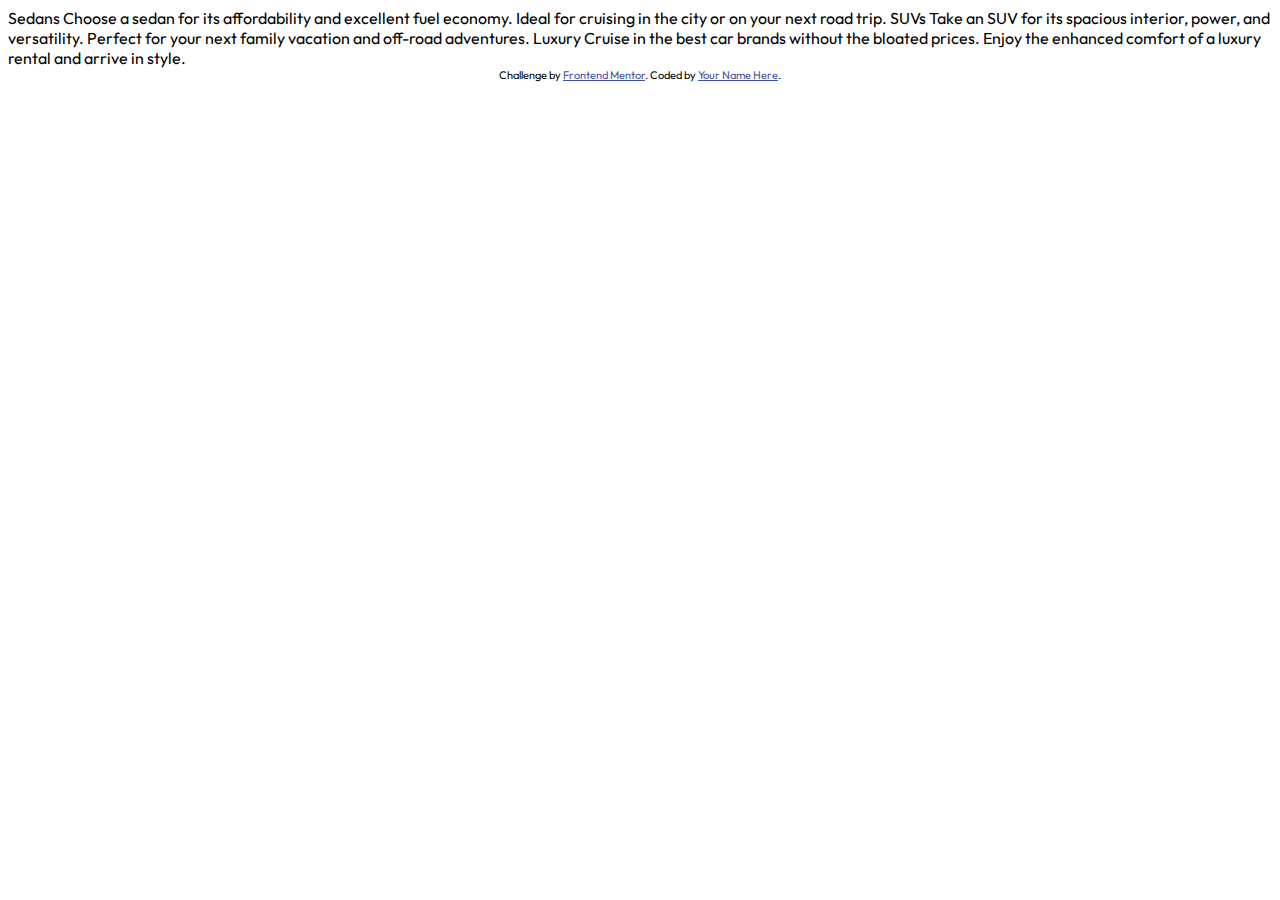
==== 3-column-preview-card-component-main/index.html @ eaf79a1f "initial commit" ====
<!DOCTYPE html>
<html lang="en">

<head>
  <meta charset="UTF-8">
  <meta name="viewport" content="width=device-width, initial-scale=1.0">
  <!-- displays site properly based on user's device -->

  <link rel="icon" type="image/png" sizes="32x32" href="./images/favicon-32x32.png">
  <link
    href="https://fonts.googleapis.com/css2?family=Big+Shoulders+Display:wght@700&family=Caladea&family=Inter:wght@400;700&family=Lexend+Deca&family=Montserrat:ital,wght@0,300;0,400;0,600;0,800;1,700;1,800&family=Oswald:wght@400;600&family=Outfit:wght@300;400;600&family=Playfair+Display:wght@500;700;800&family=Red+Hat+Display:wght@500;700;900&family=Roboto:wght@400;500&family=Source+Sans+Pro:ital,wght@0,600;1,400&display=swap"
    rel="stylesheet">
  <link rel="stylesheet" href="style.css">
  <title>Frontend Mentor | 3-column preview card component</title>
</head>

<body>

  Sedans
  Choose a sedan for its affordability and excellent fuel economy. Ideal for cruising in the city
  or on your next road trip.

  SUVs
  Take an SUV for its spacious interior, power, and versatility. Perfect for your next family vacation
  and off-road adventures.

  Luxury
  Cruise in the best car brands without the bloated prices. Enjoy the enhanced comfort of a luxury
  rental and arrive in style.

  <div class="attribution">
    Challenge by <a href="https://www.frontendmentor.io?ref=challenge" target="_blank">Frontend Mentor</a>.
    Coded by <a href="#">Your Name Here</a>.
  </div>
</body>

</html>
---- 3-column-preview-card-component-main/style.css ----
:root {
  --bright-orange: hsl(31, 77%, 52%);
  --dark-cyan: hsl(184, 100%, 22%);
  --very-dark-cyan: hsl(179, 100%, 13%);
  --transparent-white: hsla(0, 0%, 100%, 0.75);
  --very-light-gray: hsl(0, 0%, 95%);
}

*,
*::before,
*::after {
  box-sizing: border-box;
}

html {
  font-size: 10px;
}

body {
  font-size: 1.6rem;
  font-family: "Outfit", sans-serif;
  background-color: var(--mainbg-color);
}

.attribution {
  font-size: 11px;
  text-align: center;
}

.attribution a {
  color: hsl(228, 45%, 44%);
}
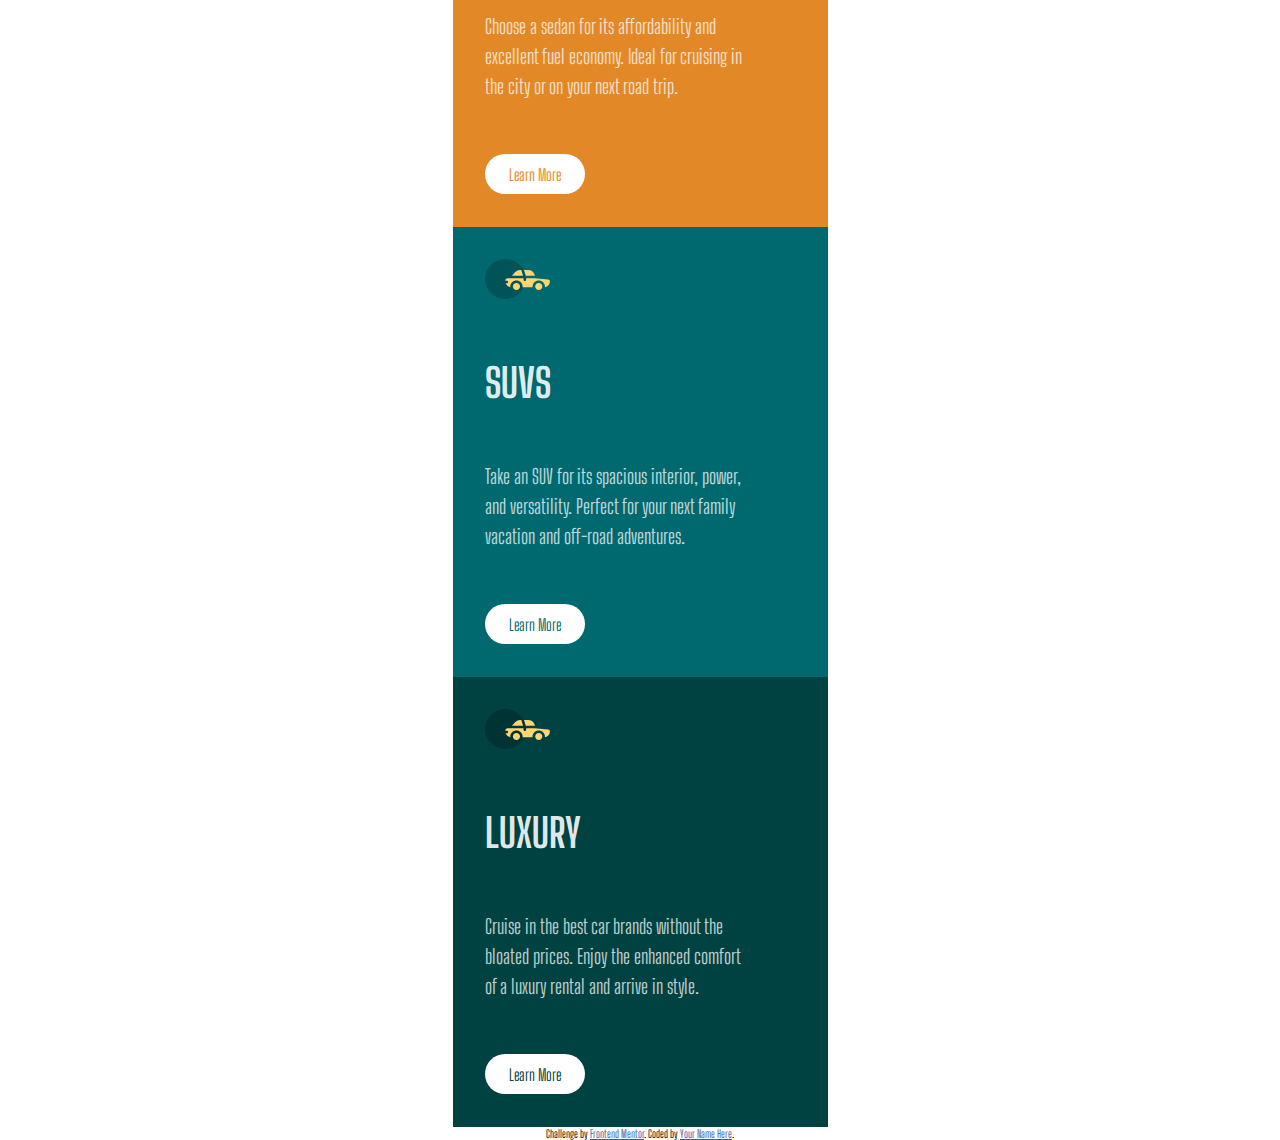
==== commit 57afaa4e: "final project" ====
--- a/3-column-preview-card-component-main/index.html
+++ b/3-column-preview-card-component-main/index.html
@@ -15,18 +15,35 @@
 </head>
 
 <body>
-
-  Sedans
-  Choose a sedan for its affordability and excellent fuel economy. Ideal for cruising in the city
-  or on your next road trip.
-
-  SUVs
-  Take an SUV for its spacious interior, power, and versatility. Perfect for your next family vacation
-  and off-road adventures.
-
-  Luxury
-  Cruise in the best car brands without the bloated prices. Enjoy the enhanced comfort of a luxury
-  rental and arrive in style.
+  <div class="container">
+    <div class="card row row-1">
+      <img src="images/icon-sedans.svg" alt="sedan icon">
+      <h1>Sedans</h1>
+      <p>Choose a sedan for its affordability and excellent fuel economy. Ideal for cruising in the city
+        or on your next road trip.</p>
+      <div class="btn">
+        <a href="#">Learn More</a>
+      </div>
+    </div>
+    <div class="card row row-2">
+      <img src="images/icon-sedans.svg" alt="sedan icon">
+      <h1>SUVS</h1>
+      <p>Take an SUV for its spacious interior, power, and versatility. Perfect for your next family vacation
+        and off-road adventures.</p>
+      <div class="btn">
+        <a href="#">Learn More</a>
+      </div>
+    </div>
+    <div class="card row row-3">
+      <img src="images/icon-sedans.svg" alt="sedan icon">
+      <h1>Luxury</h1>
+      <p>Cruise in the best car brands without the bloated prices. Enjoy the enhanced comfort of a luxury
+        rental and arrive in style.</p>
+      <div class="btn">
+        <a href="#">Learn More</a>
+      </div>
+    </div>
+  </div>
 
   <div class="attribution">
     Challenge by <a href="https://www.frontendmentor.io?ref=challenge" target="_blank">Frontend Mentor</a>.
--- a/3-column-preview-card-component-main/style.css
+++ b/3-column-preview-card-component-main/style.css
@@ -17,9 +17,110 @@
 }
 
 body {
+  height: 100vh;
+  display: flex;
+  flex-direction: column;
+  justify-content: center;
+  align-items: center;
   font-size: 1.6rem;
-  font-family: "Outfit", sans-serif;
+  font-family: "Big Shoulders Display", cursive;
   background-color: var(--mainbg-color);
+}
+
+.card {
+  width: 375px;
+  margin: 0 auto;
+}
+
+.row {
+  display: flex;
+  flex-direction: column;
+  justify-content: space-between;
+  height: 450px;
+  padding: 2em;
+}
+
+.row img {
+  width: 65px;
+}
+
+.row-1 {
+  background-color: var(--bright-orange);
+}
+
+.row-1 .btn a {
+  color: var(--bright-orange);
+}
+
+.row-2 {
+  background-color: var(--dark-cyan);
+}
+
+.row-2 .btn a {
+  color: var(--dark-cyan);
+}
+
+.row-3 {
+  background-color: var(--very-dark-cyan);
+}
+
+.row-3 .btn a {
+  color: var(--very-dark-cyan);
+}
+
+.row h1 {
+  margin-bottom: 0;
+  font-size: 4rem;
+  text-transform: uppercase;
+  color: rgba(255, 255, 255, 0.9);
+}
+
+.row p {
+  width: 85%;
+  font-size: 2rem;
+  line-height: 1.5;
+  color: var(--transparent-white);
+}
+
+.btn {
+  width: 100px;
+  height: 40px;
+  border-radius: 30px;
+  background-color: white;
+  display: flex;
+  justify-content: center;
+  align-items: center;
+}
+
+.row-1 .btn:hover {
+  background-color: var(--bright-orange);
+  border: solid 2px white;
+}
+
+.row-1 .btn:hover a {
+  color: white;
+}
+
+.row-2 .btn:hover {
+  background-color: var(--dark-cyan);
+  border: solid 2px white;
+}
+
+.row-2 .btn:hover a {
+  color: white;
+}
+
+.row-3 .btn:hover {
+  background-color: var(--very-dark-cyan);
+  border: solid 2px white;
+}
+
+.row-3 .btn:hover a {
+  color: white;
+}
+
+.btn a {
+  text-decoration: none;
 }
 
 .attribution {
@@ -30,3 +131,43 @@
 .attribution a {
   color: hsl(228, 45%, 44%);
 }
+
+@media (min-width: 1440px) {
+  html {
+    font-size: 12px;
+  }
+
+  .container {
+    width: 80%;
+    display: flex;
+    justify-content: center;
+    align-items: center;
+  }
+
+  .card {
+    width: 100%;
+  }
+
+  .row {
+    height: 50rem;
+  }
+
+  .btn {
+    width: 120px;
+    height: 50px;
+  }
+}
+
+@media (min-width: 1800px) {
+  html {
+    font-size: 14px;
+  }
+  .row {
+    height: 60rem;
+  }
+
+  .btn {
+    width: 150px;
+    height: 70px;
+  }
+}
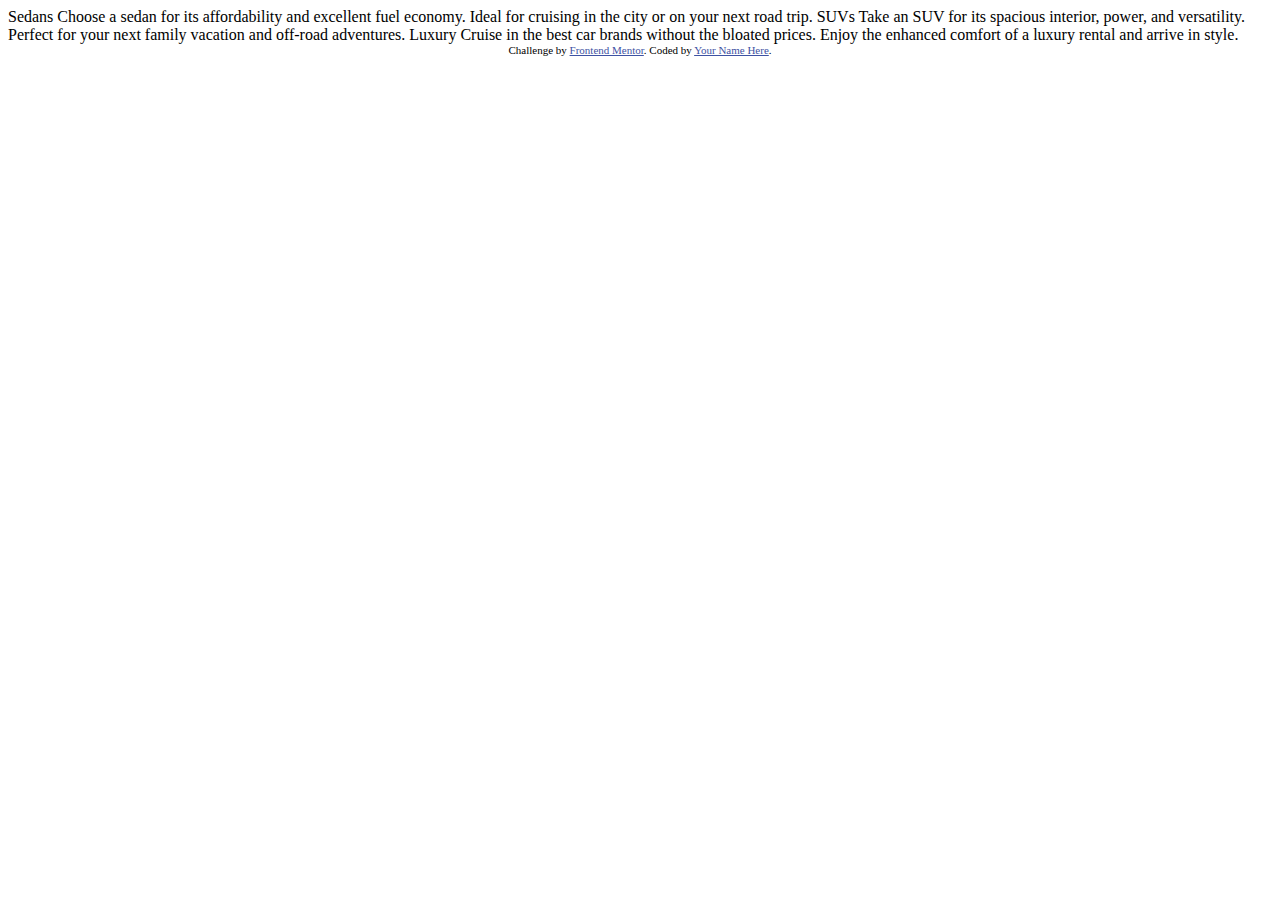
==== commit 84cfe0ea: "download basic set up files" ====
--- a/3-column-preview-card-component-main/index.html
+++ b/3-column-preview-card-component-main/index.html
@@ -1,54 +1,36 @@
 <!DOCTYPE html>
 <html lang="en">
-
 <head>
   <meta charset="UTF-8">
-  <meta name="viewport" content="width=device-width, initial-scale=1.0">
-  <!-- displays site properly based on user's device -->
+  <meta name="viewport" content="width=device-width, initial-scale=1.0"> <!-- displays site properly based on user's device -->
 
   <link rel="icon" type="image/png" sizes="32x32" href="./images/favicon-32x32.png">
-  <link
-    href="https://fonts.googleapis.com/css2?family=Big+Shoulders+Display:wght@700&family=Caladea&family=Inter:wght@400;700&family=Lexend+Deca&family=Montserrat:ital,wght@0,300;0,400;0,600;0,800;1,700;1,800&family=Oswald:wght@400;600&family=Outfit:wght@300;400;600&family=Playfair+Display:wght@500;700;800&family=Red+Hat+Display:wght@500;700;900&family=Roboto:wght@400;500&family=Source+Sans+Pro:ital,wght@0,600;1,400&display=swap"
-    rel="stylesheet">
-  <link rel="stylesheet" href="style.css">
+  
   <title>Frontend Mentor | 3-column preview card component</title>
+
+  <!-- Feel free to remove these styles or customise in your own stylesheet 👍 -->
+  <style>
+    .attribution { font-size: 11px; text-align: center; }
+    .attribution a { color: hsl(228, 45%, 44%); }
+  </style>
 </head>
+<body>
+  
+  Sedans
+  Choose a sedan for its affordability and excellent fuel economy. Ideal for cruising in the city 
+  or on your next road trip.
 
-<body>
-  <div class="container">
-    <div class="card row row-1">
-      <img src="images/icon-sedans.svg" alt="sedan icon">
-      <h1>Sedans</h1>
-      <p>Choose a sedan for its affordability and excellent fuel economy. Ideal for cruising in the city
-        or on your next road trip.</p>
-      <div class="btn">
-        <a href="#">Learn More</a>
-      </div>
-    </div>
-    <div class="card row row-2">
-      <img src="images/icon-sedans.svg" alt="sedan icon">
-      <h1>SUVS</h1>
-      <p>Take an SUV for its spacious interior, power, and versatility. Perfect for your next family vacation
-        and off-road adventures.</p>
-      <div class="btn">
-        <a href="#">Learn More</a>
-      </div>
-    </div>
-    <div class="card row row-3">
-      <img src="images/icon-sedans.svg" alt="sedan icon">
-      <h1>Luxury</h1>
-      <p>Cruise in the best car brands without the bloated prices. Enjoy the enhanced comfort of a luxury
-        rental and arrive in style.</p>
-      <div class="btn">
-        <a href="#">Learn More</a>
-      </div>
-    </div>
-  </div>
+  SUVs
+  Take an SUV for its spacious interior, power, and versatility. Perfect for your next family vacation 
+  and off-road adventures.
 
+  Luxury
+  Cruise in the best car brands without the bloated prices. Enjoy the enhanced comfort of a luxury 
+  rental and arrive in style.
+  
   <div class="attribution">
-    Challenge by <a href="https://www.frontendmentor.io?ref=challenge" target="_blank">Frontend Mentor</a>.
+    Challenge by <a href="https://www.frontendmentor.io?ref=challenge" target="_blank">Frontend Mentor</a>. 
     Coded by <a href="#">Your Name Here</a>.
   </div>
 </body>
-
 </html>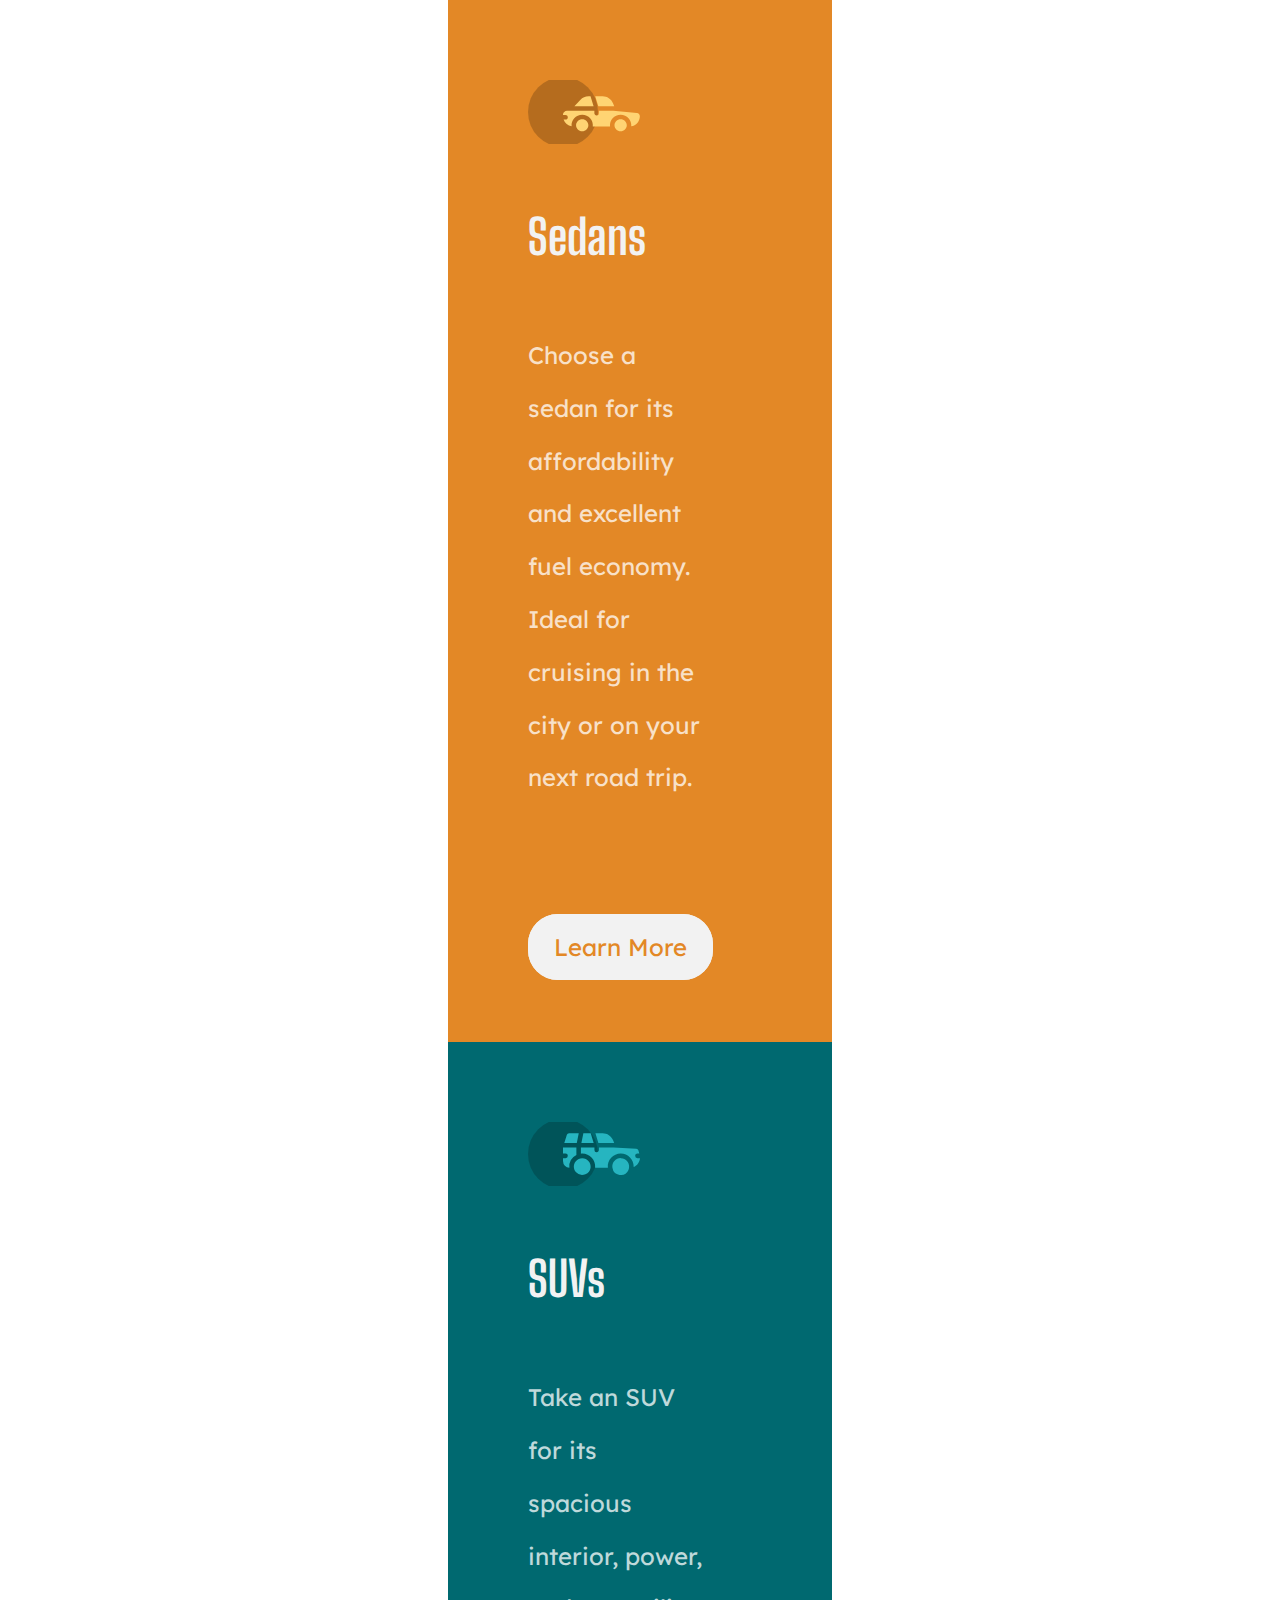
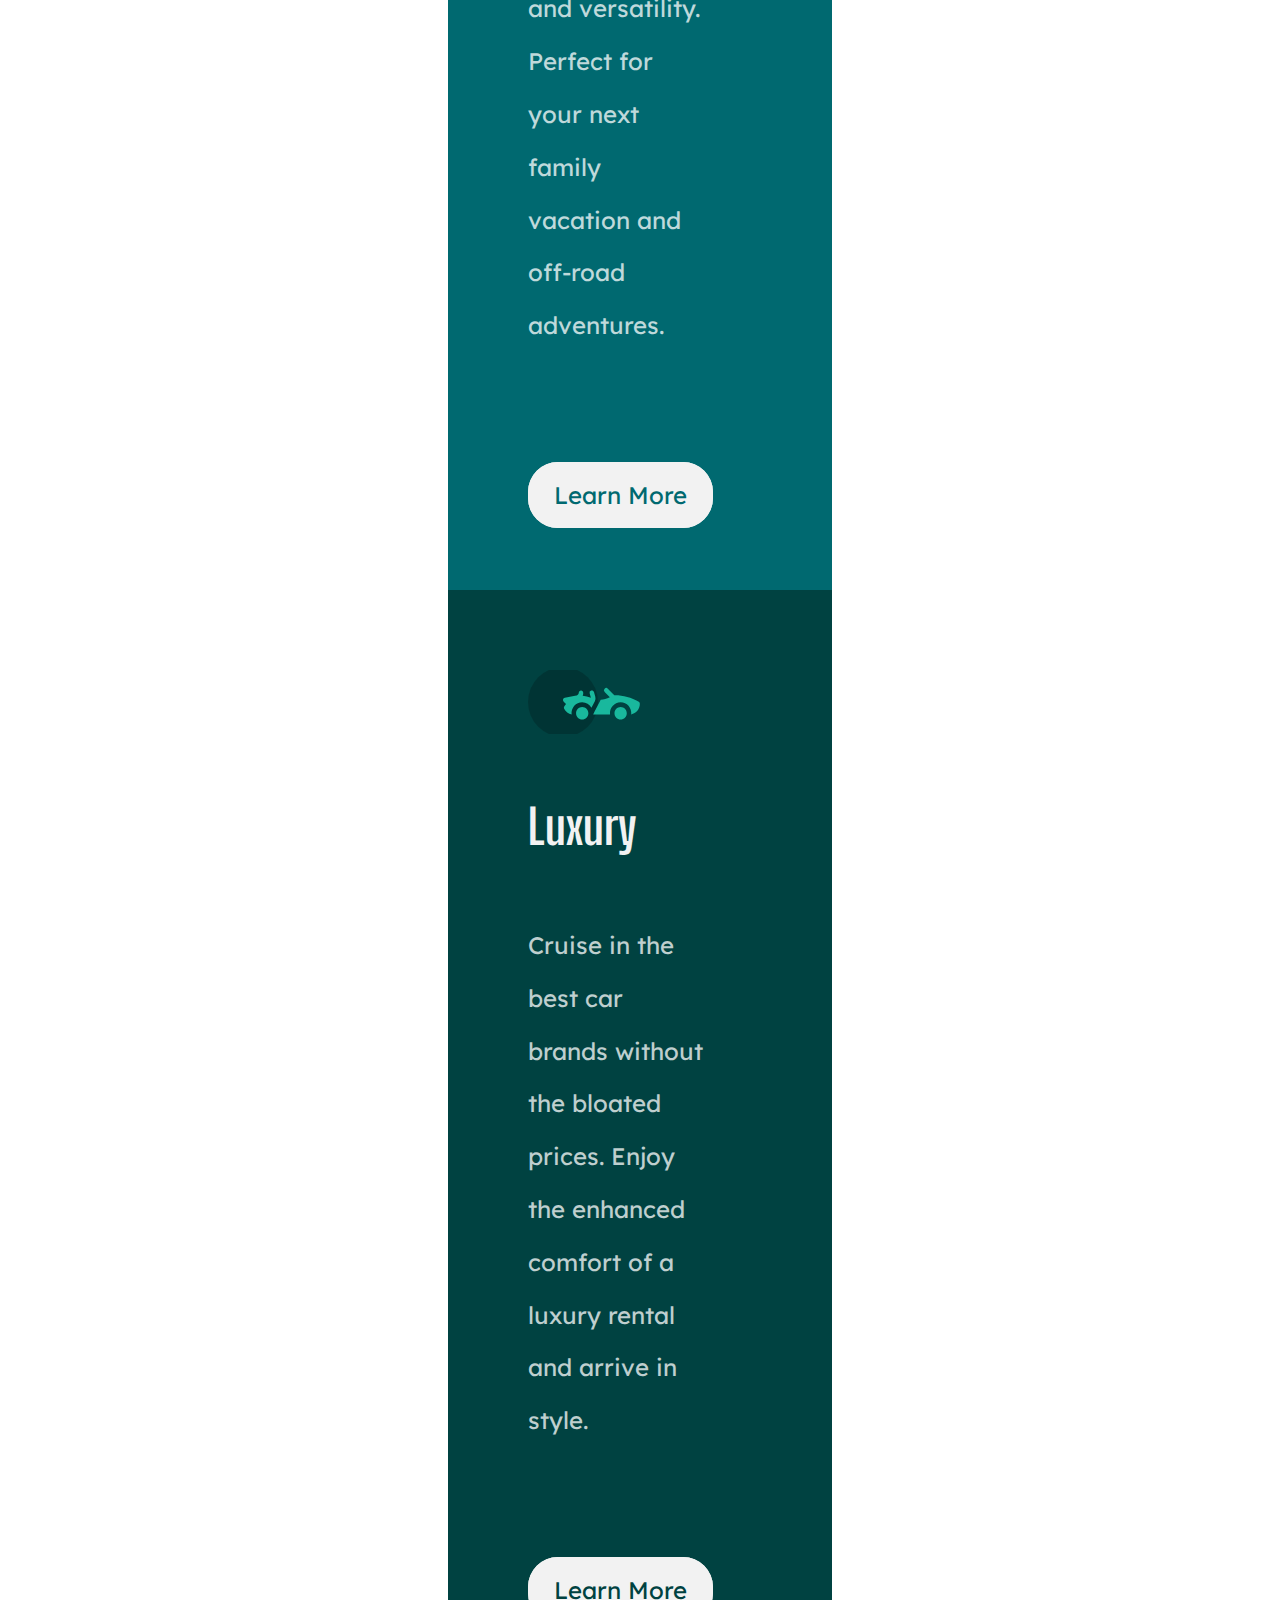
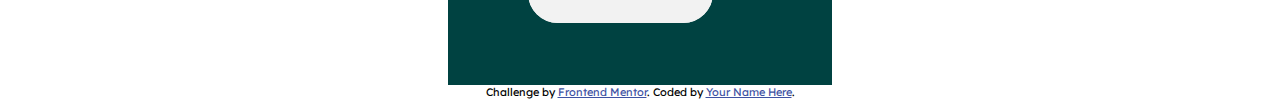
==== commit 0c11a20d: "finish the project" ====
--- a/3-column-preview-card-component-main/index.html
+++ b/3-column-preview-card-component-main/index.html
@@ -1,36 +1,72 @@
 <!DOCTYPE html>
 <html lang="en">
-<head>
-  <meta charset="UTF-8">
-  <meta name="viewport" content="width=device-width, initial-scale=1.0"> <!-- displays site properly based on user's device -->
+  <head>
+    <meta charset="UTF-8" />
+    <meta name="viewport" content="width=device-width, initial-scale=1.0" />
+    <title>Frontend Mentor | 3-column preview card component</title>
+    <!-- displays site properly based on user's device -->
+    <!-- Fav Icon -->
+    <link
+      rel="icon"
+      type="image/png"
+      sizes="32x32"
+      href="./images/favicon-32x32.png"
+    />
 
-  <link rel="icon" type="image/png" sizes="32x32" href="./images/favicon-32x32.png">
-  
-  <title>Frontend Mentor | 3-column preview card component</title>
+    <!-- Google Font CDN -->
+    <link
+      href="https://fonts.googleapis.com/css2?family=Big+Shoulders+Display:wght@700&family=Inter:wght@400;700&family=Lexend+Deca&display=swap"
+      rel="stylesheet"
+    />
 
-  <!-- Feel free to remove these styles or customise in your own stylesheet 👍 -->
-  <style>
-    .attribution { font-size: 11px; text-align: center; }
-    .attribution a { color: hsl(228, 45%, 44%); }
-  </style>
-</head>
-<body>
-  
-  Sedans
-  Choose a sedan for its affordability and excellent fuel economy. Ideal for cruising in the city 
-  or on your next road trip.
+    <!-- My Style -->
+    <link rel="stylesheet" href="./resources/css/style.css" />
+  </head>
+  <body>
+    <div class="colums">
+      <div class="column column-sedans">
+        <div
+          class="car-icon"
+          style="background-image: url(./resources/images/icon-sedans.svg)"
+        ></div>
+        <h1>Sedans</h1>
+        <p>
+          Choose a sedan for its affordability and excellent fuel economy. Ideal
+          for cruising in the city or on your next road trip.
+        </p>
+        <a href="#" class="btn btn-sedans">Learn More</a>
+      </div>
+      <div class="column column-suvs">
+        <div
+          class="car-icon"
+          style="background-image: url(./resources/images/icon-suvs.svg)"
+        ></div>
+        <h1>SUVs</h1>
+        <p>
+          Take an SUV for its spacious interior, power, and versatility. Perfect
+          for your next family vacation and off-road adventures.
+        </p>
+        <a href="#" class="btn btn-suvs">Learn More</a>
+      </div>
+      <div class="column column-luxury">
+        <div
+          class="car-icon"
+          style="background-image: url(./resources/images/icon-luxury.svg)"
+        ></div>
+        <h1>Luxury</h1>
+        <p>
+          Cruise in the best car brands without the bloated prices. Enjoy the
+          enhanced comfort of a luxury rental and arrive in style.
+        </p>
+        <a href="#" class="btn btn-luxury">Learn More</a>
+      </div>
+    </div>
 
-  SUVs
-  Take an SUV for its spacious interior, power, and versatility. Perfect for your next family vacation 
-  and off-road adventures.
-
-  Luxury
-  Cruise in the best car brands without the bloated prices. Enjoy the enhanced comfort of a luxury 
-  rental and arrive in style.
-  
-  <div class="attribution">
-    Challenge by <a href="https://www.frontendmentor.io?ref=challenge" target="_blank">Frontend Mentor</a>. 
-    Coded by <a href="#">Your Name Here</a>.
-  </div>
-</body>
-</html>+    <div class="attribution">
+      Challenge by
+      <a href="https://www.frontendmentor.io?ref=challenge" target="_blank"
+        >Frontend Mentor</a
+      >. Coded by <a href="#">Your Name Here</a>.
+    </div>
+  </body>
+</html>
--- a/3-column-preview-card-component-main/resources/css/style.css
+++ b/3-column-preview-card-component-main/resources/css/style.css
@@ -0,0 +1,119 @@
+/* ************************************* */
+/* General Style */
+/* ************************************* */
+* {
+  padding: 0;
+  margin: 0;
+  box-sizing: border-box;
+}
+
+html {
+  font-size: 100%;
+}
+
+body {
+  display: flex;
+  height: 100%;
+  align-items: center;
+  flex-direction: column;
+  font: 1.5rem "Lexend Deca", sans-serif;
+}
+
+/* ************************************* */
+/* Colums Style */
+/* ************************************* */
+.colums {
+  min-width: 375px;
+  width: 70%;
+  display: flex;
+  border-radius: 10px;
+  color: hsla(0, 0%, 100%, 0.75);
+}
+
+.column {
+  padding: 5rem;
+}
+
+.column-sedans {
+  background-color: hsl(31, 77%, 52%);
+}
+
+.column-suvs {
+  background-color: hsl(184, 100%, 22%);
+}
+
+.column-luxury {
+  background-color: hsl(179, 100%, 13%);
+}
+
+.car-icon {
+  width: 7rem;
+  height: 4rem;
+  background-position: center;
+  background-size: cover;
+}
+
+h1 {
+  font-family: "Big Shoulders Display", cursive;
+  margin: 4rem 0;
+  color: hsl(0, 0%, 95%);
+}
+
+.column p {
+  width: 80%;
+  line-height: 2.2;
+  margin-bottom: 8rem;
+}
+
+.btn {
+  background-color: hsl(0, 0%, 95%);
+  text-decoration: none;
+  padding: 1.5rem 4rem;
+  border: solid 2px hsl(0, 0%, 95%);
+  border-radius: 30px;
+}
+
+.btn:hover {
+  background-color: transparent;
+  color: hsl(0, 0%, 95%);
+}
+
+.btn-sedans {
+  color: hsl(31, 77%, 52%);
+}
+
+.btn-suvs {
+  color: hsl(184, 100%, 22%);
+}
+
+.btn-luxury {
+  color: hsl(179, 100%, 13%);
+}
+
+/* ************************************* */
+/* Media Style */
+/* ************************************* */
+@media only screen and (max-width: 1900px) {
+  .colums {
+    flex-direction: column;
+    justify-content: center;
+    width: 30%;
+  }
+}
+
+@media only screen and (max-width: 1450px) {
+  .btn {
+    padding: 1rem 1.5rem;
+  }
+}
+
+/* ************************************* */
+/* Atribution Style */
+/* ************************************* */
+.attribution {
+  font-size: 11px;
+  text-align: center;
+}
+.attribution a {
+  color: hsl(228, 45%, 44%);
+}
